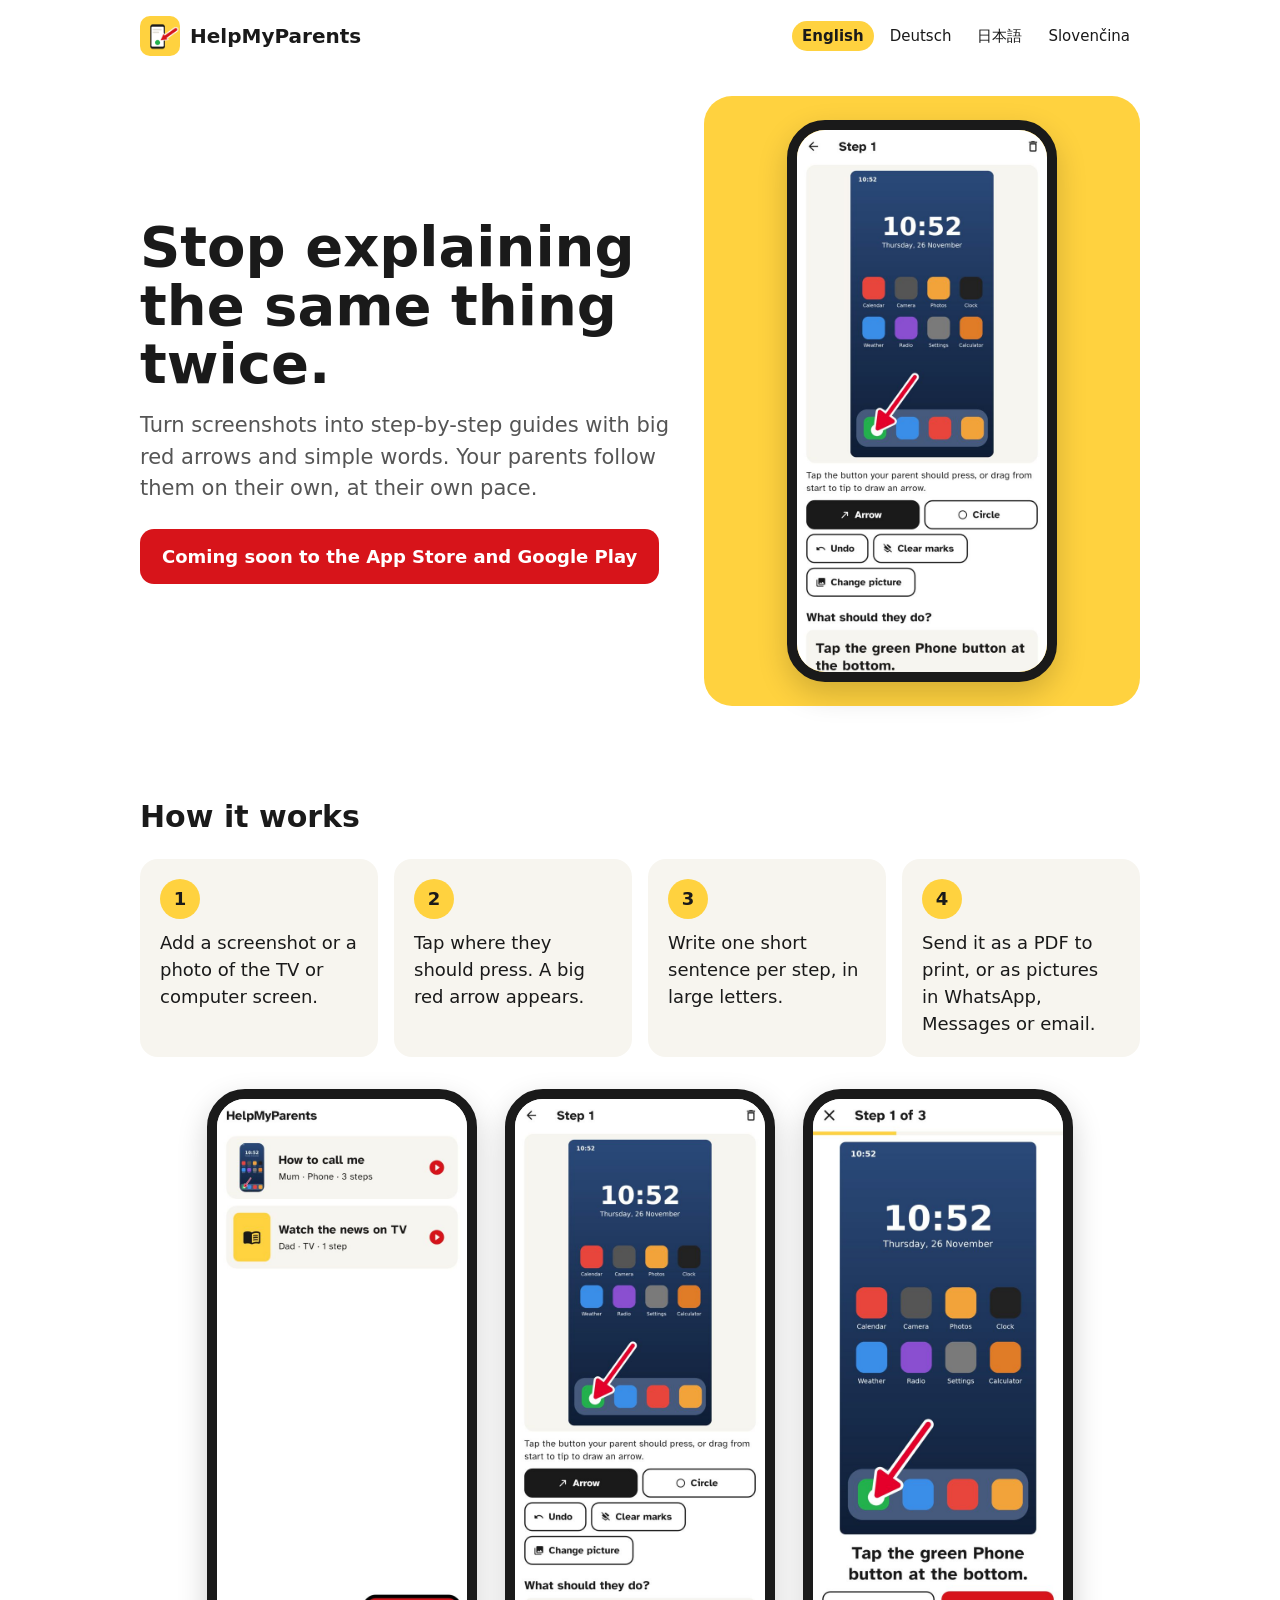
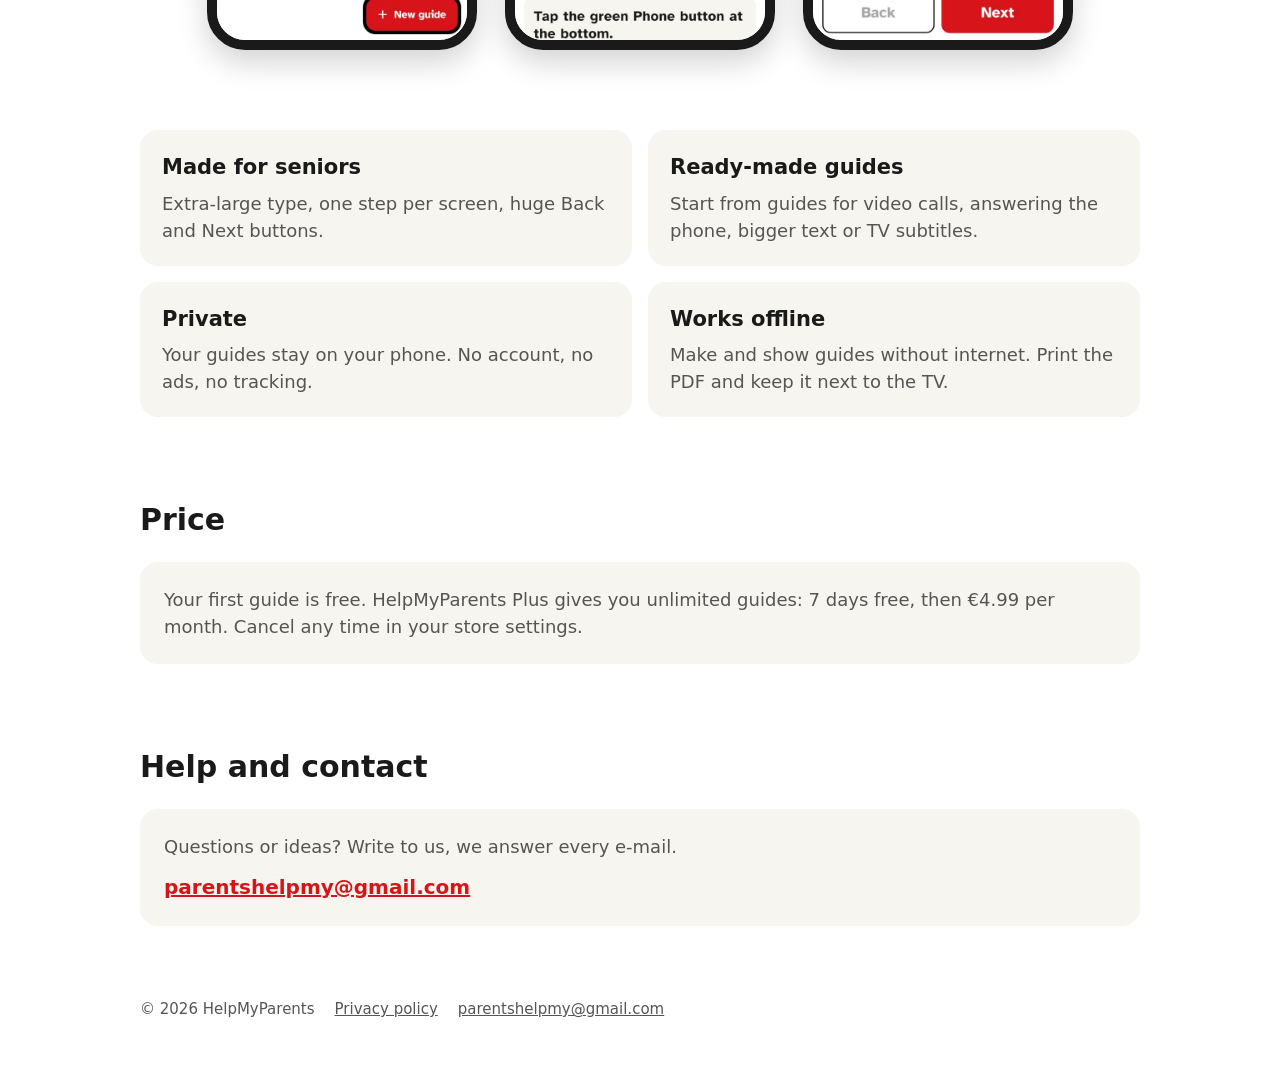
==== index.html @ 5fa5c5d3 "HelpMyParents website and privacy policy in four languages Co-Authored-By: Claude Opus 5.5 <noreply@" ====
<!doctype html>
<html lang="en"><head><meta charset="utf-8"><meta name="viewport" content="width=device-width,initial-scale=1">
<title>HelpMyParents – big-print picture guides for your parents</title><meta name="description" content="Make simple picture guides with big red arrows for your parents’ phone, TV or computer. Private, no ads, works offline.">
<link rel="alternate" hreflang="en" href="https://helpmyparents.github.io/"><link rel="alternate" hreflang="de" href="https://helpmyparents.github.io/de/"><link rel="alternate" hreflang="ja" href="https://helpmyparents.github.io/ja/"><link rel="alternate" hreflang="sk" href="https://helpmyparents.github.io/sk/"><link rel="icon" href="img/icon.png"><link rel="stylesheet" href="style.css">
</head><body><div class="wrap">
<header><a class="brand" href="./"><img src="img/icon.png" alt="">HelpMyParents</a><nav class="lang"><a href="./" hreflang="en" lang="en" aria-current="page">English</a><a href="de/" hreflang="de" lang="de">Deutsch</a><a href="ja/" hreflang="ja" lang="ja">日本語</a><a href="sk/" hreflang="sk" lang="sk">Slovenčina</a></nav></header>
<main>
<div class="hero"><div><h1>Stop explaining the same thing twice.</h1><p class="lead">Turn screenshots into step-by-step guides with big red arrows and simple words. Your parents follow them on their own, at their own pace.</p><span class="soon">Coming soon to the App Store and Google Play</span></div>
<div class="pic"><img class="phone" src="img/en-2.jpg" alt="Adding a red arrow to a screenshot" width="600" height="1300"></div></div>
<section><h2>How it works</h2><ol class="steps"><li>Add a screenshot or a photo of the TV or computer screen.</li><li>Tap where they should press. A big red arrow appears.</li><li>Write one short sentence per step, in large letters.</li><li>Send it as a PDF to print, or as pictures in WhatsApp, Messages or email.</li></ol><div class="shots"><img class="phone" src="img/en-1.jpg" alt="The list of guides" loading="lazy" width="600" height="1300"><img class="phone" src="img/en-2.jpg" alt="Adding a red arrow to a screenshot" loading="lazy" width="600" height="1300"><img class="phone" src="img/en-4.jpg" alt="What your parent sees" loading="lazy" width="600" height="1300"></div></section>
<section><div class="feats"><div><h3>Made for seniors</h3><p>Extra-large type, one step per screen, huge Back and Next buttons.</p></div><div><h3>Ready-made guides</h3><p>Start from guides for video calls, answering the phone, bigger text or TV subtitles.</p></div><div><h3>Private</h3><p>Your guides stay on your phone. No account, no ads, no tracking.</p></div><div><h3>Works offline</h3><p>Make and show guides without internet. Print the PDF and keep it next to the TV.</p></div></div></section>
<section><h2>Price</h2><div class="box"><p>Your first guide is free. HelpMyParents Plus gives you unlimited guides: 7 days free, then €4.99 per month. Cancel any time in your store settings.</p></div></section>
<section id="help"><h2>Help and contact</h2><div class="box"><p>Questions or ideas? Write to us, we answer every e-mail.</p><a class="mail" href="mailto:parentshelpmy@gmail.com">parentshelpmy@gmail.com</a></div></section>
</main>
<footer><span>© 2026 HelpMyParents</span><a href="https://helpmyparents.github.io/privacy.html">Privacy policy</a><a href="mailto:parentshelpmy@gmail.com">parentshelpmy@gmail.com</a></footer>
</div></body></html>
---- style.css ----
:root{--bg:#fff;--fg:#1a1a1a;--muted:#555;--card:#f7f5ef;--sun:#ffd23f;--red:#d7141a}
@media (prefers-color-scheme:dark){:root{--bg:#141414;--fg:#f4f1e8;--muted:#bbb;--card:#1f1e1b}}
*{box-sizing:border-box}
img{max-width:100%;height:auto}
.phone{display:block;width:100%;height:auto;border:10px solid #1a1a1a;border-radius:38px;background:#1a1a1a;box-shadow:0 12px 30px rgba(0,0,0,.18)}
body{margin:0;background:var(--bg);color:var(--fg);font:18px/1.5 "Atkinson Hyperlegible","Noto Sans JP",system-ui,sans-serif}
a{color:inherit}
.wrap{max-width:1040px;margin:0 auto;padding:0 20px}
header{display:flex;align-items:center;justify-content:space-between;gap:12px;padding:16px 0;flex-wrap:wrap}
.brand{display:flex;align-items:center;gap:10px;font-weight:700;font-size:20px;text-decoration:none}
.brand img{width:40px;height:40px;border-radius:10px}
nav.lang{display:flex;gap:6px;flex-wrap:wrap}
nav.lang a{text-decoration:none;padding:4px 10px;border-radius:999px;font-size:15px}
nav.lang a[aria-current]{background:var(--sun);color:#1a1a1a;font-weight:700}
.hero{display:grid;grid-template-columns:1.1fr .9fr;gap:32px;align-items:center;padding:24px 0 48px}
h1{font-size:clamp(34px,6vw,56px);line-height:1.05;margin:0 0 16px}
.lead{font-size:21px;color:var(--muted);margin:0 0 24px}
.soon{display:inline-block;background:var(--red);color:#fff;font-weight:700;padding:14px 22px;border-radius:14px}
.hero .pic{background:var(--sun);border-radius:28px;padding:24px;text-align:center}
.hero .pic img{width:min(100%,270px);margin:0 auto}
h2{font-size:30px;margin:0 0 20px}
section{padding:40px 0}
ol.steps{list-style:none;padding:0;margin:0;display:grid;grid-template-columns:repeat(4,1fr);gap:16px;counter-reset:s}
ol.steps li{background:var(--card);border-radius:18px;padding:20px;counter-increment:s}
ol.steps li::before{content:counter(s);display:grid;place-items:center;width:40px;height:40px;border-radius:50%;background:var(--sun);color:#1a1a1a;font-weight:700;margin-bottom:10px}
.shots{display:grid;grid-template-columns:repeat(3,minmax(0,270px));justify-content:center;gap:28px;margin-top:32px}
.feats{display:grid;grid-template-columns:repeat(2,1fr);gap:16px}
.feats div{background:var(--card);border-radius:18px;padding:22px}
.feats h3{margin:0 0 6px;font-size:21px}
.feats p,.box p{margin:0;color:var(--muted)}
.box{background:var(--card);border-radius:18px;padding:24px}
.mail{display:inline-block;margin-top:12px;font-weight:700;font-size:20px;color:var(--red)}
footer{padding:32px 0 48px;color:var(--muted);font-size:15px;display:flex;gap:20px;flex-wrap:wrap}
@media (max-width:760px){.hero{grid-template-columns:1fr}ol.steps{grid-template-columns:1fr 1fr}.feats{grid-template-columns:1fr}.shots{grid-template-columns:repeat(2,minmax(0,220px));gap:16px}.shots img:nth-child(3){display:none}}
@media (max-width:420px){ol.steps{grid-template-columns:1fr}}
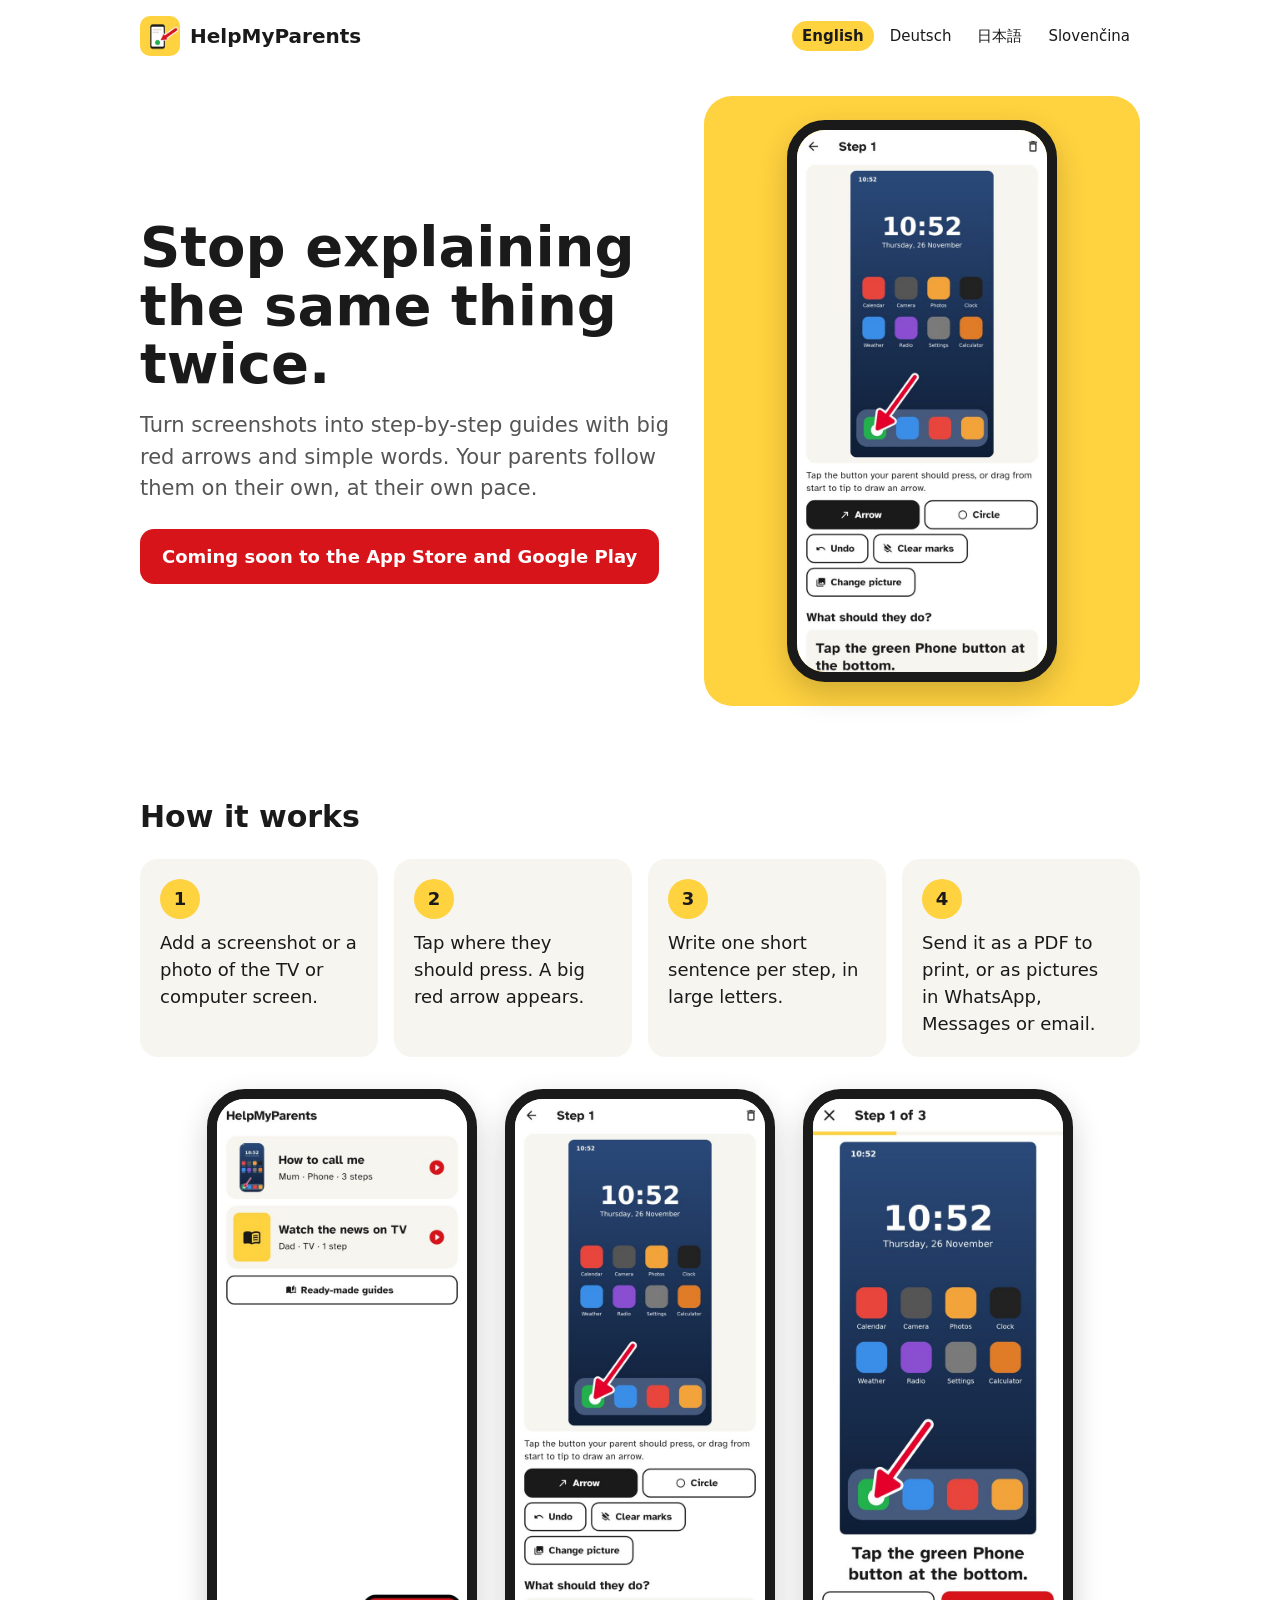
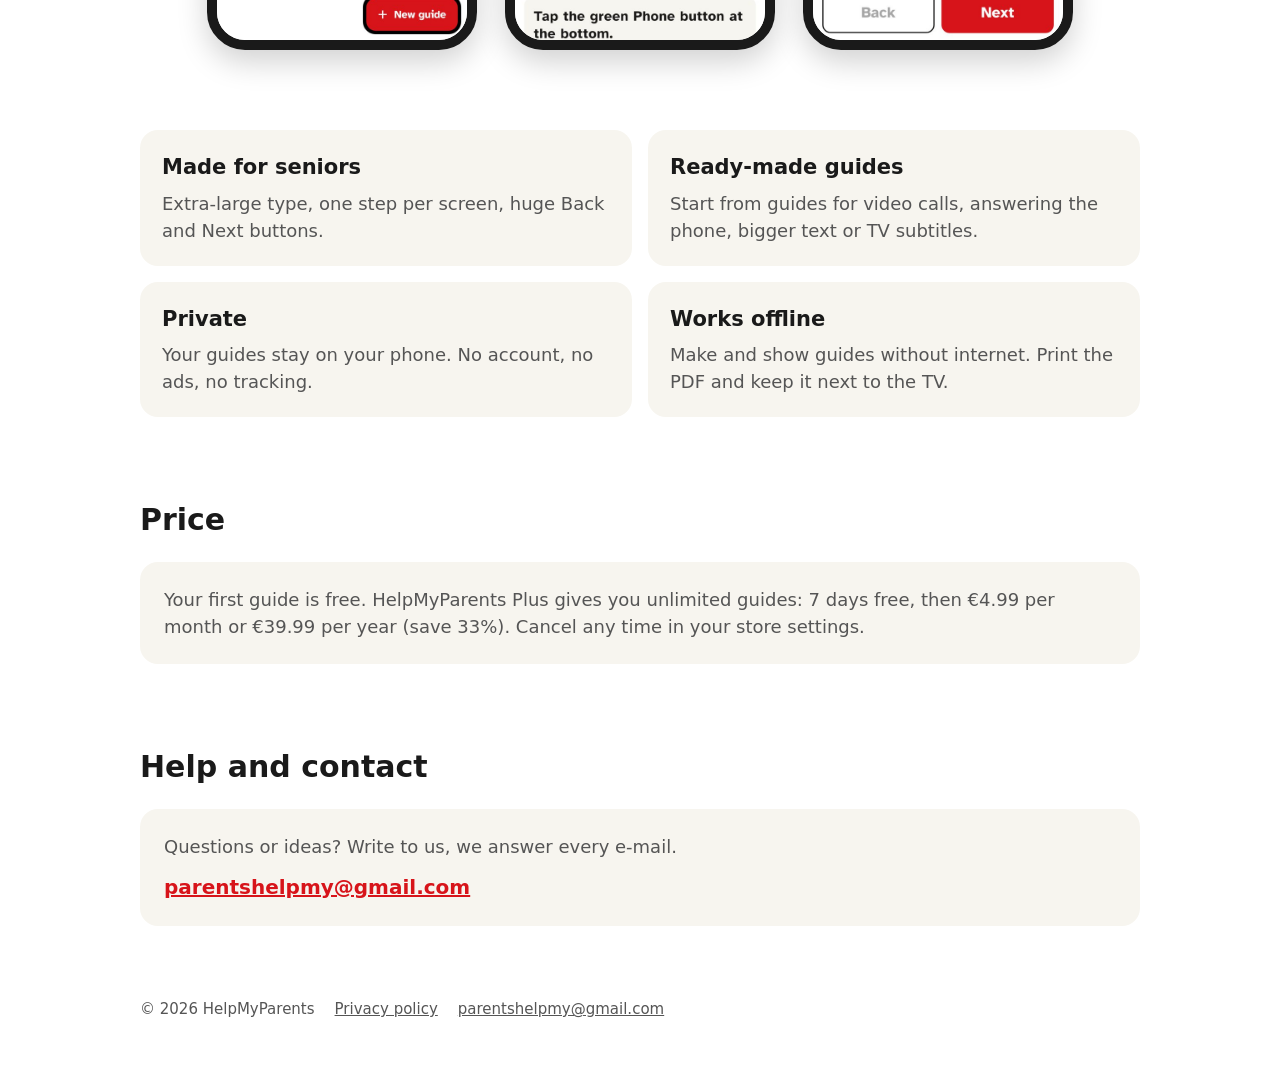
==== commit 2b38119d: "Price: add yearly plan 39.99 EUR" ====
--- a/index.html
+++ b/index.html
@@ -9,7 +9,7 @@
 <div class="pic"><img class="phone" src="img/en-2.jpg" alt="Adding a red arrow to a screenshot" width="600" height="1300"></div></div>
 <section><h2>How it works</h2><ol class="steps"><li>Add a screenshot or a photo of the TV or computer screen.</li><li>Tap where they should press. A big red arrow appears.</li><li>Write one short sentence per step, in large letters.</li><li>Send it as a PDF to print, or as pictures in WhatsApp, Messages or email.</li></ol><div class="shots"><img class="phone" src="img/en-1.jpg" alt="The list of guides" loading="lazy" width="600" height="1300"><img class="phone" src="img/en-2.jpg" alt="Adding a red arrow to a screenshot" loading="lazy" width="600" height="1300"><img class="phone" src="img/en-4.jpg" alt="What your parent sees" loading="lazy" width="600" height="1300"></div></section>
 <section><div class="feats"><div><h3>Made for seniors</h3><p>Extra-large type, one step per screen, huge Back and Next buttons.</p></div><div><h3>Ready-made guides</h3><p>Start from guides for video calls, answering the phone, bigger text or TV subtitles.</p></div><div><h3>Private</h3><p>Your guides stay on your phone. No account, no ads, no tracking.</p></div><div><h3>Works offline</h3><p>Make and show guides without internet. Print the PDF and keep it next to the TV.</p></div></div></section>
-<section><h2>Price</h2><div class="box"><p>Your first guide is free. HelpMyParents Plus gives you unlimited guides: 7 days free, then €4.99 per month. Cancel any time in your store settings.</p></div></section>
+<section><h2>Price</h2><div class="box"><p>Your first guide is free. HelpMyParents Plus gives you unlimited guides: 7 days free, then €4.99 per month or €39.99 per year (save 33%). Cancel any time in your store settings.</p></div></section>
 <section id="help"><h2>Help and contact</h2><div class="box"><p>Questions or ideas? Write to us, we answer every e-mail.</p><a class="mail" href="mailto:parentshelpmy@gmail.com">parentshelpmy@gmail.com</a></div></section>
 </main>
 <footer><span>© 2026 HelpMyParents</span><a href="https://helpmyparents.github.io/privacy.html">Privacy policy</a><a href="mailto:parentshelpmy@gmail.com">parentshelpmy@gmail.com</a></footer>
